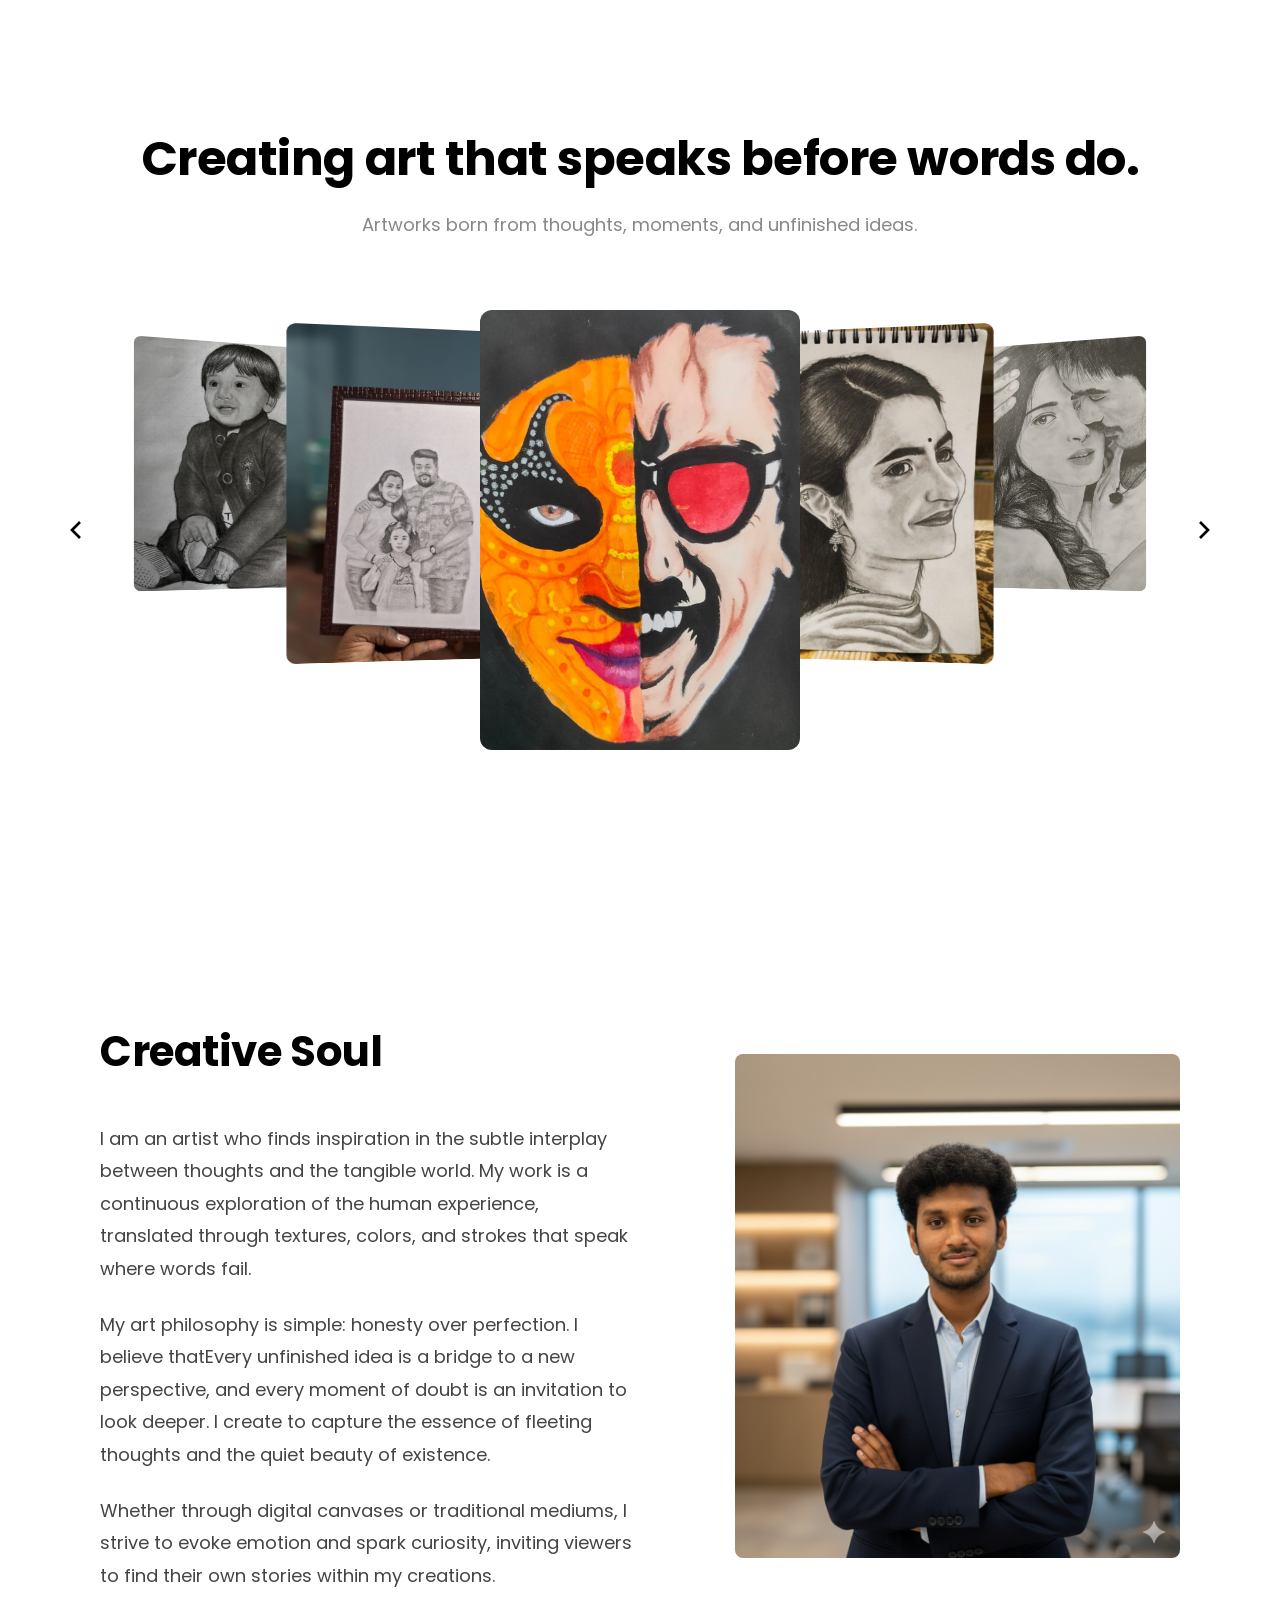
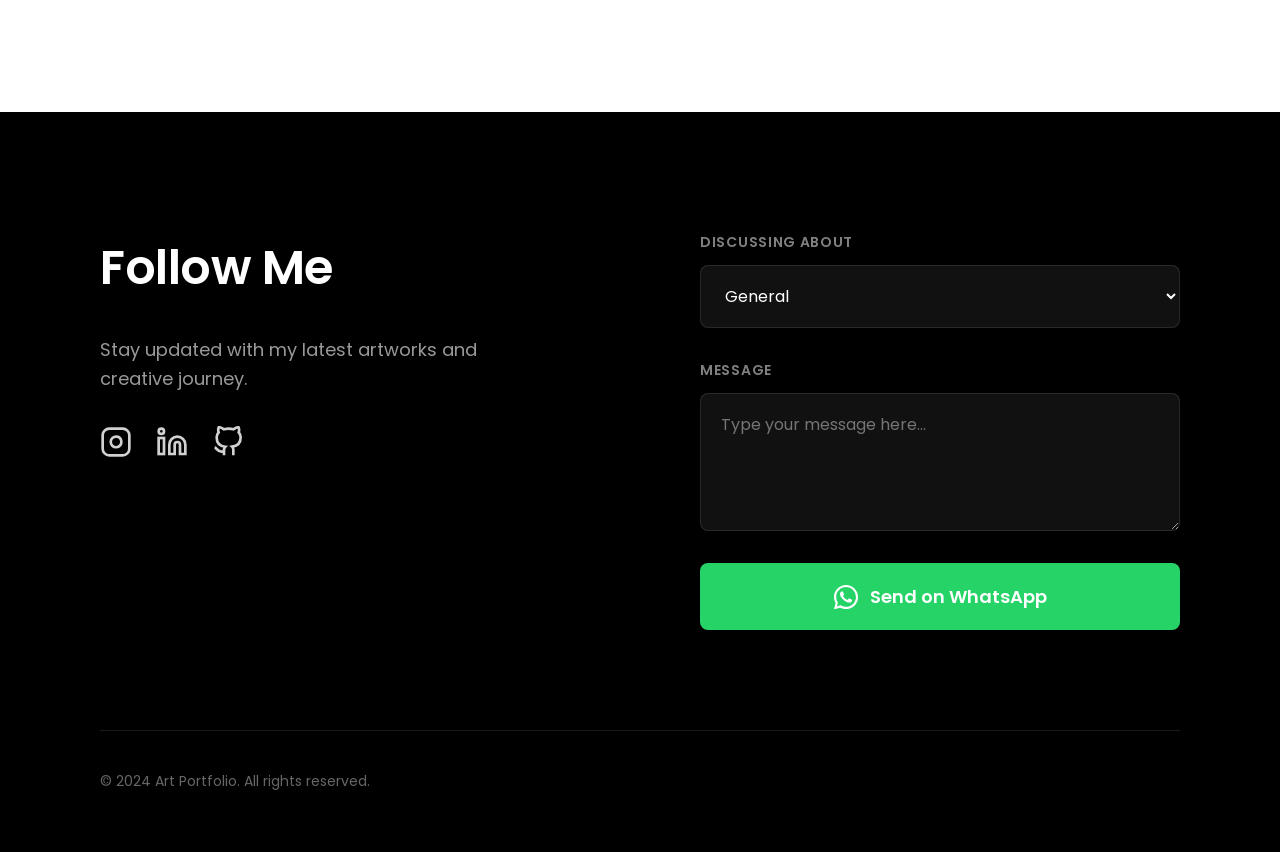
==== art_portfolio.html @ c0903988 "Flutter & Art Pf completed" ====
<!DOCTYPE html>
<html lang="en">

<head>
    <meta charset="UTF-8">
    <meta name="viewport" content="width=device-width, initial-scale=1.0">
    <title>Art Portfolio - Take it to the Creative level</title>
    <!-- Poppins Font -->
    <link href="https://fonts.googleapis.com/css2?family=Poppins:wght@400;600;700&display=swap" rel="stylesheet">
    <link rel="stylesheet" href="art_portfolio.css">
</head>

<body>

    <section class="art-home-carousel">
        <!-- TITLE BLOCK -->
        <div class="title-block">
            <h1 class="headline">Creating art that speaks before words do.</h1>
            <p class="subtext">Artworks born from thoughts, moments, and unfinished ideas.</p>
        </div>

        <!-- CAROUSEL CORE -->
        <div class="carousel-wrapper">
            <!-- Navigation Buttons -->
            <button class="nav-btn prev" id="prevArtBtn" aria-label="Previous">
                <svg width="32" height="32" viewBox="0 0 24 24" fill="none" stroke="currentColor" stroke-width="2">
                    <polyline points="15 18 9 12 15 6"></polyline>
                </svg>
            </button>
            <button class="nav-btn next" id="nextArtBtn" aria-label="Next">
                <svg width="32" height="32" viewBox="0 0 24 24" fill="none" stroke="currentColor" stroke-width="2">
                    <polyline points="9 18 15 12 9 6"></polyline>
                </svg>
            </button>

            <!-- Images Track -->
            <div class="carousel-container">
                <div class="carousel-track" id="artCarouselTrack">
                    <!-- Images will be injected/managed by JS for transformation logic -->
                    <div class="carousel-item" data-index="0"><img src="assets/art_assets/1.jpeg" alt="Art 1"></div>
                    <div class="carousel-item" data-index="1"><img src="assets/art_assets/2.jpeg" alt="Art 2"></div>
                    <div class="carousel-item" data-index="2"><img src="assets/art_assets/3.jpeg" alt="Art 3"></div>
                    <div class="carousel-item" data-index="3"><img src="assets/art_assets/4.jpeg" alt="Art 4"></div>
                    <div class="carousel-item" data-index="4"><img src="assets/art_assets/5.jpeg" alt="Art 5"></div>
                    <div class="carousel-item" data-index="5"><img src="assets/art_assets/6.jpeg" alt="Art 6"></div>
                    <div class="carousel-item" data-index="6"><img src="assets/art_assets/7.jpeg" alt="Art 7"></div>
                    <div class="carousel-item" data-index="7"><img src="assets/art_assets/8.jpeg" alt="Art 8"></div>
                </div>
            </div>
        </div>
    </section>

    <!-- SECTION 2 — ABOUT ME -->
    <section class="about-section">
        <div class="about-container">
            <div class="about-left">
                <h2 class="section-title">Creative Soul</h2>
                <div class="about-content">
                    <p>I am an artist who finds inspiration in the subtle interplay between thoughts and the tangible
                        world. My work is a continuous exploration of the human experience, translated through textures,
                        colors, and strokes that speak where words fail.</p>
                    <p>My art philosophy is simple: honesty over perfection. I believe thatEvery unfinished idea is a
                        bridge to a new perspective, and every moment of doubt is an invitation to look deeper. I create
                        to capture the essence of fleeting thoughts and the quiet beauty of existence.</p>
                    <p>Whether through digital canvases or traditional mediums, I strive to evoke emotion and spark
                        curiosity, inviting viewers to find their own stories within my creations.</p>
                </div>
            </div>
            <div class="about-right">
                <img src="assets/art_assets/about_img.png" alt="Artist Portrait" class="about-image">
            </div>
        </div>
    </section>

    <!-- SECTION 3 — CONTACT / FOLLOW ME (Simplified Footer) -->
    <footer class="footer-section">
        <div class="footer-container">
            <div class="footer-columns">
                <div class="footer-left">
                    <h2 class="footer-heading">Follow Me</h2>
                    <p class="social-description">Stay updated with my latest artworks and creative journey.</p>
                    <div class="social-icons">
                        <a href="https://www.instagram.com/thoufik_kumar/" class="social-icon" aria-label="Instagram"
                            target="_blank">
                            <svg width="32" height="32" viewBox="0 0 24 24" fill="none" stroke="currentColor"
                                stroke-width="2">
                                <rect x="2" y="2" width="20" height="20" rx="5" ry="5"></rect>
                                <path d="M16 11.37A4 4 0 1 1 12.63 8 4 4 0 0 1 16 11.37z"></path>
                                <line x1="17.5" y1="6.5" x2="17.51" y2="6.5"></line>
                            </svg>
                        </a>
                        <a href="https://www.linkedin.com/in/thoufik-kumar/" class="social-icon" aria-label="LinkedIn"
                            target="_blank">
                            <svg width="32" height="32" viewBox="0 0 24 24" fill="none" stroke="currentColor"
                                stroke-width="2">
                                <path
                                    d="M16 8a6 6 0 0 1 6 6v7h-4v-7a2 2 0 0 0-2-2 2 2 0 0 0-2 2v7h-4v-7a6 6 0 0 1 6-6z">
                                </path>
                                <rect x="2" y="9" width="4" height="12"></rect>
                                <circle cx="4" cy="4" r="2"></circle>
                            </svg>
                        </a>
                        <a href="https://github.com/thoufikumar" class="social-icon" aria-label="GitHub" target="_blank"
                            rel="noopener noreferrer">
                            <svg width="32" height="32" viewBox="0 0 24 24" fill="none" stroke="currentColor"
                                stroke-width="2">
                                <path
                                    d="M9 19c-5 1.5-5-2.5-7-3m14 6v-3.87a3.37 3.37 0 0 0-.94-2.61c3.14-.35 6.44-1.54 6.44-7A5.44 5.44 0 0 0 20 4.77 5.07 5.07 0 0 0 19.91 1S18.73.65 16 2.48a13.38 13.38 0 0 0-7 0C6.27.65 5.09 1 5.09 1A5.07 5.07 0 0 0 5 4.77a5.44 5.44 0 0 0-1.5 3.78c0 5.42 3.3 6.61 6.44 7A3.37 3.37 0 0 0 9 18.13V22">
                                </path>
                            </svg>
                        </a>
                    </div>
                </div>

                <div class="footer-right">
                    <form class="art-contact-form" id="artContactForm">
                        <div class="form-group">
                            <label for="inquiryType" class="form-label">Discussing About</label>
                            <select id="inquiryType" class="form-select">
                                <option value="General">General</option>
                                <option value="Order Inquiry">Order Inquiry</option>
                                <option value="Art Details">Art Details</option>
                            </select>
                        </div>
                        <div class="form-group">
                            <label for="artMessage" class="form-label">Message</label>
                            <textarea id="artMessage" class="form-textarea" rows="4"
                                placeholder="Type your message here..."></textarea>
                        </div>
                        <button type="submit" class="whatsapp-send-btn">
                            <svg class="whatsapp-icon" viewBox="0 0 24 24" fill="currentColor">
                                <path
                                    d="M17.472 14.382c-.297-.149-1.758-.867-2.03-.967-.273-.099-.471-.148-.67.15-.197.297-.767.966-.94 1.164-.173.199-.347.223-.644.075-.297-.15-1.255-.463-2.39-1.475-.883-.788-1.48-1.761-1.653-2.059-.173-.297-.018-.458.13-.606.134-.133.298-.347.446-.52.149-.174.198-.298.298-.497.099-.198.05-.371-.025-.52-.075-.149-.669-1.612-.916-2.207-.242-.579-.487-.5-.669-.51-.173-.008-.371-.01-.57-.01-.198 0-.52.074-.792.372-.272.297-1.04 1.016-1.04 2.479 0 1.462 1.065 2.875 1.213 3.074.149.198 2.096 3.2 5.077 4.487.709.306 1.262.489 1.694.625.712.227 1.36.195 1.871.118.571-.085 1.758-.719 2.006-1.413.248-.694.248-1.289.173-1.413-.074-.124-.272-.198-.57-.347m-5.421 7.403h-.004a9.87 9.87 0 01-5.031-1.378l-.361-.214-3.741.982.998-3.648-.235-.374a9.86 9.86 0 01-1.51-5.26c.001-5.45 4.436-9.884 9.888-9.884 2.64 0 5.122 1.03 6.988 2.898a9.825 9.825 0 012.893 6.994c-.003 5.45-4.437 9.884-9.885 9.884m8.413-18.297A11.815 11.815 0 0012.05 0C5.418 0 .014 5.406.011 12.039c0 2.12.553 4.189 1.603 6.04l-1.704 6.22 6.362-1.668a11.8 11.8 0 005.772 1.503h.005c6.632 0 12.036-5.407 12.039-12.041a11.82 11.82 0 00-3.411-8.445z" />
                            </svg>
                            Send on WhatsApp
                        </button>
                    </form>
                </div>
            </div>
            <!-- Custom logo or name at the bottom -->
            <div class="footer-bottom">
                <p class="copyright">&copy; 2024 Art Portfolio. All rights reserved.</p>
            </div>
        </div>
    </footer>

    <script src="art_portfolio.js"></script>
</body>

</html>
---- art_portfolio.css ----
/* Art Portfolio - Home Carousel Styling */
/* Font: Poppins */

* {
    margin: 0;
    padding: 0;
    box-sizing: border-box;
}

body {
    background-color: #FFFFFF;
    font-family: 'Poppins', sans-serif;
    color: #000000;
    overflow-x: hidden;
}

.art-home-carousel {
    width: 100%;
    padding: 100px 0;
    display: flex;
    flex-direction: column;
    align-items: center;
    justify-content: center;
    min-height: 100vh;
}

/* TITLE BLOCK */
.title-block {
    text-align: center;
    margin-bottom: 80px;
    max-width: 1200px;
    padding: 0 20px;
}

.headline {
    font-size: 48px;
    /* Slightly reduced to fit one line better */
    font-weight: 700;
    line-height: 1.2;
    margin-bottom: 24px;
    letter-spacing: -0.01em;
    white-space: nowrap;
    /* Force one line */
}

.subtext {
    font-size: 18px;
    font-weight: 400;
    color: #888888;
    margin: 0 auto;
    line-height: 1.6;
}

/* CAROUSEL CORE */
.carousel-wrapper {
    position: relative;
    width: 100%;
    max-width: 1440px;
    height: 480px;
    /* Reduced by 20% from 600px */
    display: flex;
    align-items: center;
    justify-content: center;
    margin-top: -30px;
    /* Moved 30px up */
}

.carousel-container {
    width: 100%;
    height: 100%;
    overflow: visible;
    display: flex;
    align-items: center;
    justify-content: center;
    perspective: 1200px;
    /* For depth */
}

.carousel-track {
    position: relative;
    width: 320px;
    /* Reduced by 20% from 400px */
    height: 440px;
    /* Reduced by 20% from 550px */
    transform-style: preserve-3d;
}

.carousel-item {
    position: absolute;
    top: 0;
    left: 0;
    width: 320px;
    /* Reduced by 20% from 400px */
    height: 440px;
    /* Reduced by 20% from 550px */
    background: #eee;
    border-radius: 12px;
    overflow: hidden;
    transition: transform 0.5s ease-in-out, z-index 0.5s step-end, opacity 0.5s ease-in-out;
    display: flex;
    align-items: center;
    justify-content: center;
}

.carousel-item img {
    width: 100%;
    height: 100%;
    object-fit: cover;
}

/* NAVIGATION BUTTONS */
.nav-btn {
    position: absolute;
    top: 50%;
    transform: translateY(-50%);
    background: transparent;
    border: none;
    color: #000;
    cursor: pointer;
    z-index: 100;
    display: flex;
    align-items: center;
    justify-content: center;
    transition: color 0.3s ease;
    padding: 20px;
}

.nav-btn:hover {
    color: #888;
}

.nav-btn.prev {
    left: 40px;
}

.nav-btn.next {
    right: 40px;
}

/* SECTION 2 — ABOUT ME */
.about-section {
    width: 100%;
    padding: 120px 0;
    background-color: #FFFFFF;
}

.about-container {
    max-width: 1440px;
    margin: 0 auto;
    padding: 0 100px;
    display: grid;
    grid-template-columns: 1.2fr 1fr;
    gap: 100px;
    align-items: center;
}

.about-left {
    display: flex;
    flex-direction: column;
    gap: 40px;
}

.section-title {
    font-size: 42px;
    font-weight: 700;
    letter-spacing: -0.01em;
}

.about-content {
    display: flex;
    flex-direction: column;
    gap: 24px;
}

.about-content p {
    font-size: 18px;
    line-height: 1.8;
    color: #444444;
}

.about-right {
    display: flex;
    justify-content: flex-end;
}

.about-image {
    width: 100%;
    max-width: 500px;
    height: auto;
    border-radius: 8px;
    /* Subtle rounding as per rule */
    object-fit: cover;
}

/* SECTION 3 — CONTACT / FOLLOW ME */
.footer-section {
    width: 100%;
    background-color: #000000;
    color: #ffffff;
    padding: 120px 0 60px 0;
}

.footer-section .footer-container {
    max-width: 1440px;
    margin: 0 auto;
    padding: 0 100px;
}

.footer-columns {
    display: grid;
    grid-template-columns: 1fr 1fr;
    gap: 120px;
    align-items: flex-start;
}

.footer-left {
    display: flex;
    flex-direction: column;
    gap: 32px;
}

.footer-heading {
    font-size: 48px;
    font-weight: 600;
    letter-spacing: -0.01em;
}

.social-description {
    font-size: 18px;
    color: rgba(255, 255, 255, 0.6);
    max-width: 450px;
    line-height: 1.6;
}

.footer-section .social-icons {
    display: flex;
    gap: 24px;
}

.footer-section .social-icon {
    color: rgba(255, 255, 255, 0.82);
    transition: transform 0.3s ease, color 0.3s ease;
    text-decoration: none;
}

.footer-section .social-icon:hover {
    color: #ffffff;
    transform: translateY(-4px);
}

/* ART CONTACT FORM */
.footer-right {
    display: flex;
    flex-direction: column;
}

.art-contact-form {
    display: flex;
    flex-direction: column;
    gap: 32px;
}

.form-group {
    display: flex;
    flex-direction: column;
    gap: 12px;
}

.form-label {
    font-size: 14px;
    font-weight: 600;
    color: rgba(255, 255, 255, 0.5);
    text-transform: uppercase;
    letter-spacing: 0.05em;
}

.form-select,
.form-textarea {
    width: 100%;
    background-color: #111111;
    border: 1px solid rgba(255, 255, 255, 0.1);
    color: #ffffff;
    padding: 18px 20px;
    font-family: 'Poppins', sans-serif;
    font-size: 16px;
    border-radius: 8px;
    outline: none;
    transition: border-color 0.3s ease-in-out;
}

.form-select:focus,
.form-textarea:focus {
    border-color: rgba(255, 255, 255, 0.3);
}

.form-select option {
    background-color: #111111;
    color: #ffffff;
}

.whatsapp-send-btn {
    display: flex;
    align-items: center;
    justify-content: center;
    gap: 12px;
    background-color: #25D366;
    /* WhatsApp Green */
    color: #ffffff;
    border: none;
    padding: 20px 32px;
    font-family: 'Poppins', sans-serif;
    font-size: 18px;
    font-weight: 600;
    border-radius: 8px;
    cursor: pointer;
    transition: transform 0.3s cubic-bezier(0.175, 0.885, 0.32, 1.275), filter 0.3s ease;
}

.whatsapp-send-btn:hover {
    transform: translateY(-2px);
    filter: brightness(1.1);
}

.whatsapp-icon {
    width: 24px;
    height: 24px;
}

.footer-bottom {
    margin-top: 100px;
    padding-top: 40px;
    border-top: 1px solid rgba(255, 255, 255, 0.1);
    display: flex;
    justify-content: space-between;
    align-items: center;
}

.copyright {
    font-size: 14px;
    color: rgba(255, 255, 255, 0.4);
}

/* RESPONSIVE */
@media (max-width: 1200px) {
    .headline {
        font-size: 42px;
    }

    .about-container {
        grid-template-columns: 1fr;
        gap: 60px;
        padding: 0 40px;
    }

    .about-right {
        justify-content: center;
    }

    .footer-section .footer-container {
        padding: 0 40px;
    }

    .footer-heading {
        font-size: 36px;
    }
}
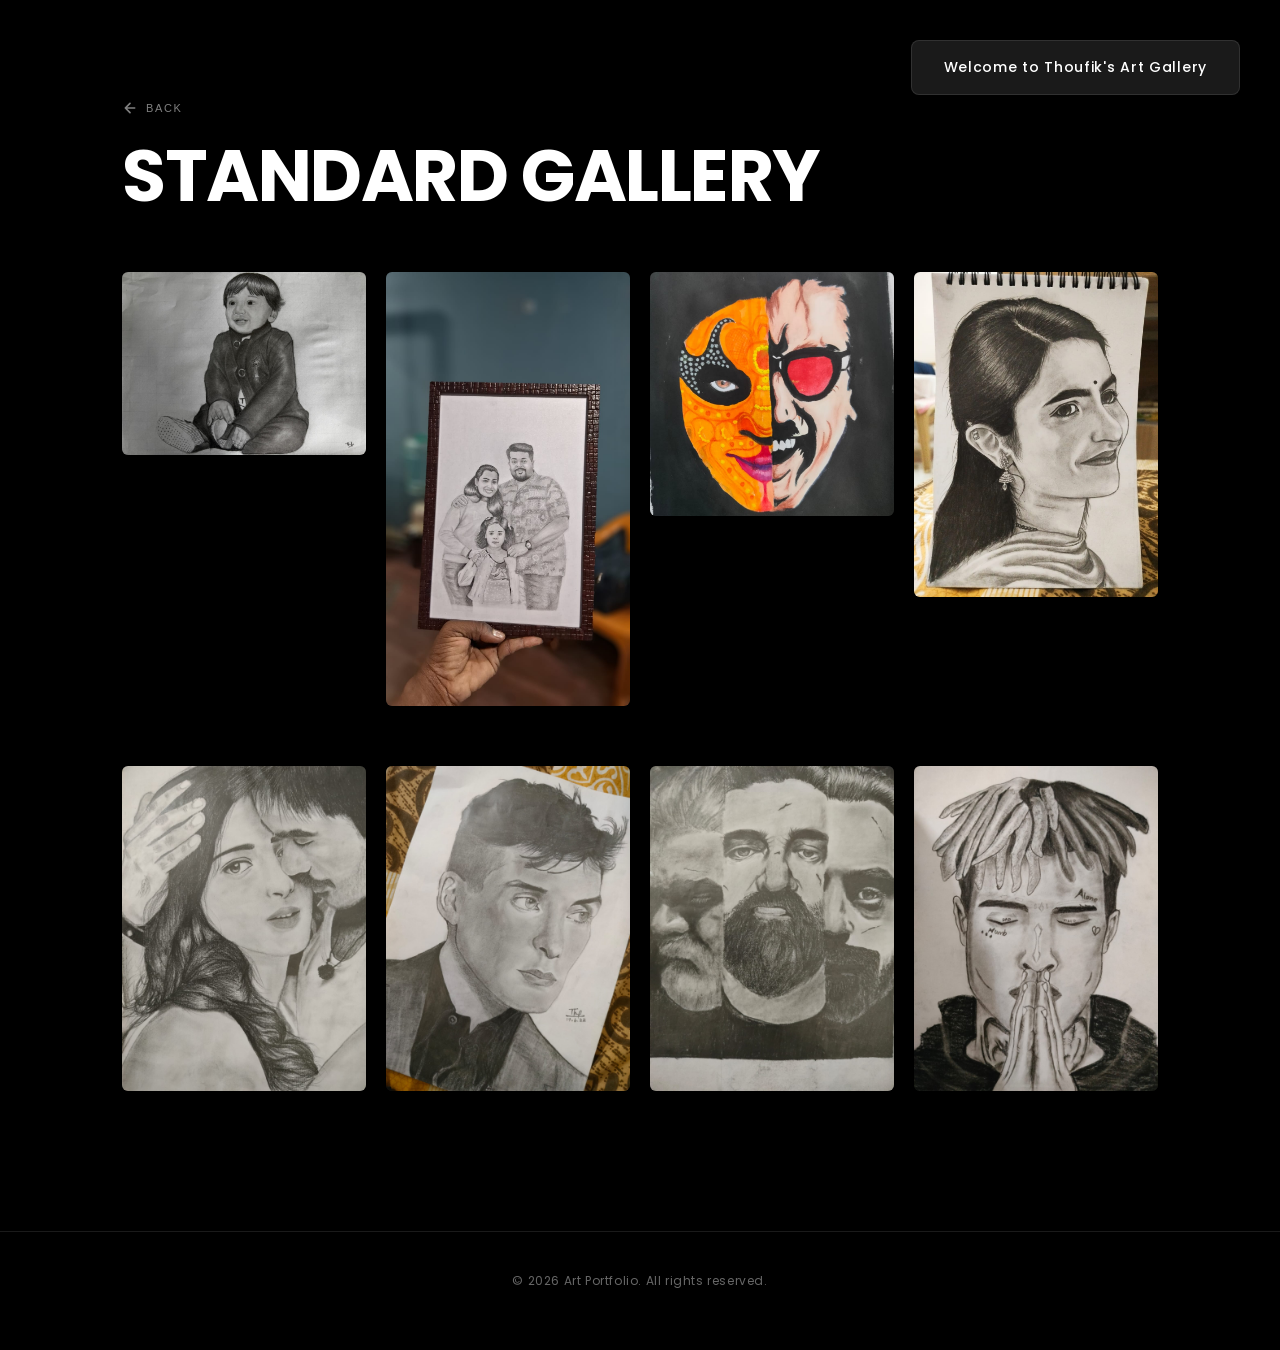
==== commit 51e219b7: "Responsiveness Update" ====
--- a/art_portfolio.html
+++ b/art_portfolio.html
@@ -1,150 +1,85 @@
-<!DOCTYPE html>
-<html lang="en">
-
-<head>
-    <meta charset="UTF-8">
-    <meta name="viewport" content="width=device-width, initial-scale=1.0">
-    <title>Art Portfolio - Take it to the Creative level</title>
-    <!-- Poppins Font -->
-    <link href="https://fonts.googleapis.com/css2?family=Poppins:wght@400;600;700&display=swap" rel="stylesheet">
-    <link rel="stylesheet" href="art_portfolio.css">
-</head>
-
-<body>
-
-    <section class="art-home-carousel">
-        <!-- TITLE BLOCK -->
-        <div class="title-block">
-            <h1 class="headline">Creating art that speaks before words do.</h1>
-            <p class="subtext">Artworks born from thoughts, moments, and unfinished ideas.</p>
-        </div>
-
-        <!-- CAROUSEL CORE -->
-        <div class="carousel-wrapper">
-            <!-- Navigation Buttons -->
-            <button class="nav-btn prev" id="prevArtBtn" aria-label="Previous">
-                <svg width="32" height="32" viewBox="0 0 24 24" fill="none" stroke="currentColor" stroke-width="2">
-                    <polyline points="15 18 9 12 15 6"></polyline>
-                </svg>
-            </button>
-            <button class="nav-btn next" id="nextArtBtn" aria-label="Next">
-                <svg width="32" height="32" viewBox="0 0 24 24" fill="none" stroke="currentColor" stroke-width="2">
-                    <polyline points="9 18 15 12 9 6"></polyline>
-                </svg>
-            </button>
-
-            <!-- Images Track -->
-            <div class="carousel-container">
-                <div class="carousel-track" id="artCarouselTrack">
-                    <!-- Images will be injected/managed by JS for transformation logic -->
-                    <div class="carousel-item" data-index="0"><img src="assets/art_assets/1.jpeg" alt="Art 1"></div>
-                    <div class="carousel-item" data-index="1"><img src="assets/art_assets/2.jpeg" alt="Art 2"></div>
-                    <div class="carousel-item" data-index="2"><img src="assets/art_assets/3.jpeg" alt="Art 3"></div>
-                    <div class="carousel-item" data-index="3"><img src="assets/art_assets/4.jpeg" alt="Art 4"></div>
-                    <div class="carousel-item" data-index="4"><img src="assets/art_assets/5.jpeg" alt="Art 5"></div>
-                    <div class="carousel-item" data-index="5"><img src="assets/art_assets/6.jpeg" alt="Art 6"></div>
-                    <div class="carousel-item" data-index="6"><img src="assets/art_assets/7.jpeg" alt="Art 7"></div>
-                    <div class="carousel-item" data-index="7"><img src="assets/art_assets/8.jpeg" alt="Art 8"></div>
-                </div>
-            </div>
-        </div>
-    </section>
-
-    <!-- SECTION 2 — ABOUT ME -->
-    <section class="about-section">
-        <div class="about-container">
-            <div class="about-left">
-                <h2 class="section-title">Creative Soul</h2>
-                <div class="about-content">
-                    <p>I am an artist who finds inspiration in the subtle interplay between thoughts and the tangible
-                        world. My work is a continuous exploration of the human experience, translated through textures,
-                        colors, and strokes that speak where words fail.</p>
-                    <p>My art philosophy is simple: honesty over perfection. I believe thatEvery unfinished idea is a
-                        bridge to a new perspective, and every moment of doubt is an invitation to look deeper. I create
-                        to capture the essence of fleeting thoughts and the quiet beauty of existence.</p>
-                    <p>Whether through digital canvases or traditional mediums, I strive to evoke emotion and spark
-                        curiosity, inviting viewers to find their own stories within my creations.</p>
-                </div>
-            </div>
-            <div class="about-right">
-                <img src="assets/art_assets/about_img.png" alt="Artist Portrait" class="about-image">
-            </div>
-        </div>
-    </section>
-
-    <!-- SECTION 3 — CONTACT / FOLLOW ME (Simplified Footer) -->
-    <footer class="footer-section">
-        <div class="footer-container">
-            <div class="footer-columns">
-                <div class="footer-left">
-                    <h2 class="footer-heading">Follow Me</h2>
-                    <p class="social-description">Stay updated with my latest artworks and creative journey.</p>
-                    <div class="social-icons">
-                        <a href="https://www.instagram.com/thoufik_kumar/" class="social-icon" aria-label="Instagram"
-                            target="_blank">
-                            <svg width="32" height="32" viewBox="0 0 24 24" fill="none" stroke="currentColor"
-                                stroke-width="2">
-                                <rect x="2" y="2" width="20" height="20" rx="5" ry="5"></rect>
-                                <path d="M16 11.37A4 4 0 1 1 12.63 8 4 4 0 0 1 16 11.37z"></path>
-                                <line x1="17.5" y1="6.5" x2="17.51" y2="6.5"></line>
-                            </svg>
-                        </a>
-                        <a href="https://www.linkedin.com/in/thoufik-kumar/" class="social-icon" aria-label="LinkedIn"
-                            target="_blank">
-                            <svg width="32" height="32" viewBox="0 0 24 24" fill="none" stroke="currentColor"
-                                stroke-width="2">
-                                <path
-                                    d="M16 8a6 6 0 0 1 6 6v7h-4v-7a2 2 0 0 0-2-2 2 2 0 0 0-2 2v7h-4v-7a6 6 0 0 1 6-6z">
-                                </path>
-                                <rect x="2" y="9" width="4" height="12"></rect>
-                                <circle cx="4" cy="4" r="2"></circle>
-                            </svg>
-                        </a>
-                        <a href="https://github.com/thoufikumar" class="social-icon" aria-label="GitHub" target="_blank"
-                            rel="noopener noreferrer">
-                            <svg width="32" height="32" viewBox="0 0 24 24" fill="none" stroke="currentColor"
-                                stroke-width="2">
-                                <path
-                                    d="M9 19c-5 1.5-5-2.5-7-3m14 6v-3.87a3.37 3.37 0 0 0-.94-2.61c3.14-.35 6.44-1.54 6.44-7A5.44 5.44 0 0 0 20 4.77 5.07 5.07 0 0 0 19.91 1S18.73.65 16 2.48a13.38 13.38 0 0 0-7 0C6.27.65 5.09 1 5.09 1A5.07 5.07 0 0 0 5 4.77a5.44 5.44 0 0 0-1.5 3.78c0 5.42 3.3 6.61 6.44 7A3.37 3.37 0 0 0 9 18.13V22">
-                                </path>
-                            </svg>
-                        </a>
-                    </div>
-                </div>
-
-                <div class="footer-right">
-                    <form class="art-contact-form" id="artContactForm">
-                        <div class="form-group">
-                            <label for="inquiryType" class="form-label">Discussing About</label>
-                            <select id="inquiryType" class="form-select">
-                                <option value="General">General</option>
-                                <option value="Order Inquiry">Order Inquiry</option>
-                                <option value="Art Details">Art Details</option>
-                            </select>
-                        </div>
-                        <div class="form-group">
-                            <label for="artMessage" class="form-label">Message</label>
-                            <textarea id="artMessage" class="form-textarea" rows="4"
-                                placeholder="Type your message here..."></textarea>
-                        </div>
-                        <button type="submit" class="whatsapp-send-btn">
-                            <svg class="whatsapp-icon" viewBox="0 0 24 24" fill="currentColor">
-                                <path
-                                    d="M17.472 14.382c-.297-.149-1.758-.867-2.03-.967-.273-.099-.471-.148-.67.15-.197.297-.767.966-.94 1.164-.173.199-.347.223-.644.075-.297-.15-1.255-.463-2.39-1.475-.883-.788-1.48-1.761-1.653-2.059-.173-.297-.018-.458.13-.606.134-.133.298-.347.446-.52.149-.174.198-.298.298-.497.099-.198.05-.371-.025-.52-.075-.149-.669-1.612-.916-2.207-.242-.579-.487-.5-.669-.51-.173-.008-.371-.01-.57-.01-.198 0-.52.074-.792.372-.272.297-1.04 1.016-1.04 2.479 0 1.462 1.065 2.875 1.213 3.074.149.198 2.096 3.2 5.077 4.487.709.306 1.262.489 1.694.625.712.227 1.36.195 1.871.118.571-.085 1.758-.719 2.006-1.413.248-.694.248-1.289.173-1.413-.074-.124-.272-.198-.57-.347m-5.421 7.403h-.004a9.87 9.87 0 01-5.031-1.378l-.361-.214-3.741.982.998-3.648-.235-.374a9.86 9.86 0 01-1.51-5.26c.001-5.45 4.436-9.884 9.888-9.884 2.64 0 5.122 1.03 6.988 2.898a9.825 9.825 0 012.893 6.994c-.003 5.45-4.437 9.884-9.885 9.884m8.413-18.297A11.815 11.815 0 0012.05 0C5.418 0 .014 5.406.011 12.039c0 2.12.553 4.189 1.603 6.04l-1.704 6.22 6.362-1.668a11.8 11.8 0 005.772 1.503h.005c6.632 0 12.036-5.407 12.039-12.041a11.82 11.82 0 00-3.411-8.445z" />
-                            </svg>
-                            Send on WhatsApp
-                        </button>
-                    </form>
-                </div>
-            </div>
-            <!-- Custom logo or name at the bottom -->
-            <div class="footer-bottom">
-                <p class="copyright">&copy; 2024 Art Portfolio. All rights reserved.</p>
-            </div>
-        </div>
-    </footer>
-
-    <script src="art_portfolio.js"></script>
-</body>
-
+<!DOCTYPE html>
+<html lang="en">
+
+<head>
+    <meta charset="UTF-8">
+    <meta name="viewport" content="width=device-width, initial-scale=1.0">
+    <title>Art Portfolio - Take it to the Creative level</title>
+    <!-- Poppins Font -->
+    <link href="https://fonts.googleapis.com/css2?family=Poppins:wght@400;600;700&display=swap" rel="stylesheet">
+    <link rel="stylesheet" href="art_portfolio.css">
+</head>
+
+<body>
+
+    <header class="art-gallery-hero">
+        <div class="hero-container">
+            <button class="back-button" onclick="window.history.back()">
+                <svg width="24" height="24" viewBox="0 0 24 24" fill="none" stroke="currentColor" stroke-width="2"
+                    stroke-linecap="round" stroke-linejoin="round">
+                    <path d="M19 12H5M12 19l-7-7 7-7" />
+                </svg>
+                BACK
+            </button>
+            <h1 class="gallery-title">STANDARD GALLERY</h1>
+        </div>
+    </header>
+
+
+    <main class="gallery-grid" id="galleryGrid">
+        <!-- Cards will be populated and categories assigned via JS -->
+        <div class="gallery-card" data-category="approved" data-id="2392">
+            <div class="card-inner">
+                <img src="assets/art_assets/1.jpeg" alt="Artwork 1">
+            </div>
+        </div>
+        <div class="gallery-card" data-category="rejected" data-id="2393">
+            <div class="card-inner">
+                <img src="assets/art_assets/2.jpeg" alt="Artwork 2">
+            </div>
+        </div>
+        <div class="gallery-card" data-category="approved" data-id="2394">
+            <div class="card-inner">
+                <img src="assets/art_assets/3.jpeg" alt="Artwork 3">
+            </div>
+        </div>
+        <div class="gallery-card" data-category="approved" data-id="2395">
+            <div class="card-inner">
+                <img src="assets/art_assets/4.jpeg" alt="Artwork 4">
+            </div>
+        </div>
+        <div class="gallery-card" data-category="rejected" data-id="2396">
+            <div class="card-inner">
+                <img src="assets/art_assets/5.jpeg" alt="Artwork 5">
+            </div>
+        </div>
+        <div class="gallery-card" data-category="approved" data-id="2397">
+            <div class="card-inner">
+                <img src="assets/art_assets/6.jpeg" alt="Artwork 6">
+            </div>
+        </div>
+        <div class="gallery-card" data-category="approved" data-id="2398">
+            <div class="card-inner">
+                <img src="assets/art_assets/7.jpeg" alt="Artwork 7">
+            </div>
+        </div>
+        <div class="gallery-card" data-category="approved" data-id="2399">
+            <div class="card-inner">
+                <img src="assets/art_assets/8.jpeg" alt="Artwork 8">
+            </div>
+        </div>
+    </main>
+
+    <footer class="footer-section">
+        <div class="footer-container">
+            <div class="footer-bottom">
+                <p class="copyright">&copy; 2026 Art Portfolio. All rights reserved.</p>
+            </div>
+        </div>
+    </footer>
+
+    <div id="toastContainer" class="toast-container"></div>
+    <script src="art_portfolio.js"></script>
+</body>
+
 </html>
--- a/art_portfolio.css
+++ b/art_portfolio.css
@@ -1,5 +1,5 @@
-/* Art Portfolio - Home Carousel Styling */
-/* Font: Poppins */
+/* Art Portfolio - Modern Dark Editorial Gallery */
+@import url('https://fonts.googleapis.com/css2?family=Poppins:wght@300;400;600;700&display=swap');
 
 * {
     margin: 0;
@@ -8,359 +8,163 @@
 }
 
 body {
-    background-color: #FFFFFF;
+    background-color: #000;
     font-family: 'Poppins', sans-serif;
-    color: #000000;
+    color: #fff;
     overflow-x: hidden;
+    line-height: 1.5;
 }
 
-.art-home-carousel {
+/* 1. HERO TITLE SECTION */
+.art-gallery-hero {
     width: 100%;
-    padding: 100px 0;
-    display: flex;
-    flex-direction: column;
-    align-items: center;
-    justify-content: center;
-    min-height: 100vh;
+    padding: 100px 122px 40px;
+    background-color: #000;
 }
 
-/* TITLE BLOCK */
-.title-block {
-    text-align: center;
-    margin-bottom: 80px;
-    max-width: 1200px;
-    padding: 0 20px;
+.hero-container {
+    max-width: 1440px;
+    margin: 0 auto;
 }
 
-.headline {
-    font-size: 48px;
-    /* Slightly reduced to fit one line better */
-    font-weight: 700;
-    line-height: 1.2;
+.back-button {
+    background: none;
+    border: none;
+    color: rgba(255, 255, 255, 0.5);
+    font-size: 11px;
+    font-weight: 500;
+    letter-spacing: 0.15em;
+    display: flex;
+    align-items: center;
+    gap: 8px;
+    padding: 0;
     margin-bottom: 24px;
-    letter-spacing: -0.01em;
-    white-space: nowrap;
-    /* Force one line */
+    cursor: pointer;
+    transition: all 0.3s ease;
+    text-transform: uppercase;
 }
 
-.subtext {
-    font-size: 18px;
-    font-weight: 400;
-    color: #888888;
-    margin: 0 auto;
-    line-height: 1.6;
+.back-button:hover {
+    color: #fff;
+    transform: translateX(-4px);
 }
 
-/* CAROUSEL CORE */
-.carousel-wrapper {
+.back-button svg {
+    width: 16px;
+    height: 16px;
+    stroke-width: 2.5;
+}
+
+.gallery-title {
+    font-size: 72px;
+    font-weight: 700;
+    letter-spacing: -0.02em;
+    line-height: 1;
+    margin: 0;
+    text-transform: uppercase;
+}
+
+/* 2. MAIN GALLERY GRID */
+.gallery-grid {
+    display: grid;
+    grid-template-columns: repeat(4, 1fr);
+    gap: 60px 20px;
+    /* Large vertical gaps, minimal horizontal spacing */
+    padding: 20px 122px 140px;
+    /* Reduced top padding as controls are removed */
+    max-width: 1440px;
+    margin: 0 auto;
+}
+
+/* 4. ARTWORK CARD */
+.gallery-card {
+    width: 100%;
+    break-inside: avoid;
+    opacity: 1;
+    transition: opacity 0.5s ease, transform 0.5s ease;
+}
+
+.card-inner {
     position: relative;
     width: 100%;
-    max-width: 1440px;
-    height: 480px;
-    /* Reduced by 20% from 600px */
-    display: flex;
-    align-items: center;
-    justify-content: center;
-    margin-top: -30px;
-    /* Moved 30px up */
+    border-radius: 6px;
+    overflow: hidden;
+    box-shadow: 0 10px 30px rgba(0, 0, 0, 0.5);
+    background-color: #111;
 }
 
-.carousel-container {
+.gallery-card img {
     width: 100%;
-    height: 100%;
-    overflow: visible;
-    display: flex;
-    align-items: center;
-    justify-content: center;
-    perspective: 1200px;
-    /* For depth */
+    display: block;
+    object-fit: cover;
+    transition: transform 0.6s cubic-bezier(0.2, 1, 0.3, 1);
 }
 
-.carousel-track {
-    position: relative;
-    width: 320px;
-    /* Reduced by 20% from 400px */
-    height: 440px;
-    /* Reduced by 20% from 550px */
-    transform-style: preserve-3d;
+.gallery-card:hover img {
+    transform: scale(1.05);
 }
 
-.carousel-item {
-    position: absolute;
-    top: 0;
-    left: 0;
-    width: 320px;
-    /* Reduced by 20% from 400px */
-    height: 440px;
-    /* Reduced by 20% from 550px */
-    background: #eee;
-    border-radius: 12px;
-    overflow: hidden;
-    transition: transform 0.5s ease-in-out, z-index 0.5s step-end, opacity 0.5s ease-in-out;
+/* 5. FOOTER */
+.footer-section {
+    width: 100%;
+    background-color: #000;
+    padding: 40px 0 60px;
+    border-top: 1px solid rgba(255, 255, 255, 0.1);
+}
+
+.footer-container {
+    max-width: 1440px;
+    margin: 0 auto;
+    padding: 0 122px;
     display: flex;
-    align-items: center;
     justify-content: center;
 }
 
-.carousel-item img {
-    width: 100%;
-    height: 100%;
-    object-fit: cover;
-}
-
-/* NAVIGATION BUTTONS */
-.nav-btn {
-    position: absolute;
-    top: 50%;
-    transform: translateY(-50%);
-    background: transparent;
-    border: none;
-    color: #000;
-    cursor: pointer;
-    z-index: 100;
-    display: flex;
-    align-items: center;
-    justify-content: center;
-    transition: color 0.3s ease;
-    padding: 20px;
-}
-
-.nav-btn:hover {
-    color: #888;
-}
-
-.nav-btn.prev {
-    left: 40px;
-}
-
-.nav-btn.next {
-    right: 40px;
-}
-
-/* SECTION 2 — ABOUT ME */
-.about-section {
-    width: 100%;
-    padding: 120px 0;
-    background-color: #FFFFFF;
-}
-
-.about-container {
-    max-width: 1440px;
-    margin: 0 auto;
-    padding: 0 100px;
-    display: grid;
-    grid-template-columns: 1.2fr 1fr;
-    gap: 100px;
-    align-items: center;
-}
-
-.about-left {
-    display: flex;
-    flex-direction: column;
-    gap: 40px;
-}
-
-.section-title {
-    font-size: 42px;
-    font-weight: 700;
-    letter-spacing: -0.01em;
-}
-
-.about-content {
-    display: flex;
-    flex-direction: column;
-    gap: 24px;
-}
-
-.about-content p {
-    font-size: 18px;
-    line-height: 1.8;
-    color: #444444;
-}
-
-.about-right {
-    display: flex;
-    justify-content: flex-end;
-}
-
-.about-image {
-    width: 100%;
-    max-width: 500px;
-    height: auto;
-    border-radius: 8px;
-    /* Subtle rounding as per rule */
-    object-fit: cover;
-}
-
-/* SECTION 3 — CONTACT / FOLLOW ME */
-.footer-section {
-    width: 100%;
-    background-color: #000000;
-    color: #ffffff;
-    padding: 120px 0 60px 0;
-}
-
-.footer-section .footer-container {
-    max-width: 1440px;
-    margin: 0 auto;
-    padding: 0 100px;
-}
-
-.footer-columns {
-    display: grid;
-    grid-template-columns: 1fr 1fr;
-    gap: 120px;
-    align-items: flex-start;
-}
-
-.footer-left {
-    display: flex;
-    flex-direction: column;
-    gap: 32px;
-}
-
-.footer-heading {
-    font-size: 48px;
-    font-weight: 600;
-    letter-spacing: -0.01em;
-}
-
-.social-description {
-    font-size: 18px;
-    color: rgba(255, 255, 255, 0.6);
-    max-width: 450px;
-    line-height: 1.6;
-}
-
-.footer-section .social-icons {
-    display: flex;
-    gap: 24px;
-}
-
-.footer-section .social-icon {
-    color: rgba(255, 255, 255, 0.82);
-    transition: transform 0.3s ease, color 0.3s ease;
-    text-decoration: none;
-}
-
-.footer-section .social-icon:hover {
-    color: #ffffff;
-    transform: translateY(-4px);
-}
-
-/* ART CONTACT FORM */
-.footer-right {
-    display: flex;
-    flex-direction: column;
-}
-
-.art-contact-form {
-    display: flex;
-    flex-direction: column;
-    gap: 32px;
-}
-
-.form-group {
-    display: flex;
-    flex-direction: column;
-    gap: 12px;
-}
-
-.form-label {
-    font-size: 14px;
-    font-weight: 600;
-    color: rgba(255, 255, 255, 0.5);
-    text-transform: uppercase;
+.copyright {
+    font-size: 12px;
+    color: rgba(255, 255, 255, 0.4);
     letter-spacing: 0.05em;
 }
 
-.form-select,
-.form-textarea {
-    width: 100%;
-    background-color: #111111;
-    border: 1px solid rgba(255, 255, 255, 0.1);
-    color: #ffffff;
-    padding: 18px 20px;
-    font-family: 'Poppins', sans-serif;
-    font-size: 16px;
-    border-radius: 8px;
-    outline: none;
-    transition: border-color 0.3s ease-in-out;
+/* 6. RESPONSIVE DESIGN DEPRECATED */
+
+
+/* 7. TOAST NOTIFICATION */
+.toast-container {
+    position: fixed;
+    top: 40px;
+    right: 40px;
+    z-index: 1000;
+    display: flex;
+    flex-direction: column;
+    gap: 15px;
+    pointer-events: none;
 }
 
-.form-select:focus,
-.form-textarea:focus {
-    border-color: rgba(255, 255, 255, 0.3);
+.toast {
+    background: rgba(255, 255, 255, 0.1);
+    backdrop-filter: blur(12px);
+    -webkit-backdrop-filter: blur(12px);
+    border: 1px solid rgba(255, 255, 255, 0.1);
+    color: #fff;
+    padding: 16px 32px;
+    border-radius: 8px;
+    font-size: 14px;
+    font-weight: 500;
+    letter-spacing: 0.05em;
+    box-shadow: 0 10px 30px rgba(0, 0, 0, 0.3);
+    transform: translateX(100%);
+    opacity: 0;
+    transition: all 0.5s cubic-bezier(0.2, 1, 0.3, 1);
+    pointer-events: auto;
 }
 
-.form-select option {
-    background-color: #111111;
-    color: #ffffff;
+.toast.show {
+    transform: translateX(0);
+    opacity: 1;
 }
 
-.whatsapp-send-btn {
-    display: flex;
-    align-items: center;
-    justify-content: center;
-    gap: 12px;
-    background-color: #25D366;
-    /* WhatsApp Green */
-    color: #ffffff;
-    border: none;
-    padding: 20px 32px;
-    font-family: 'Poppins', sans-serif;
-    font-size: 18px;
-    font-weight: 600;
-    border-radius: 8px;
-    cursor: pointer;
-    transition: transform 0.3s cubic-bezier(0.175, 0.885, 0.32, 1.275), filter 0.3s ease;
-}
-
-.whatsapp-send-btn:hover {
-    transform: translateY(-2px);
-    filter: brightness(1.1);
-}
-
-.whatsapp-icon {
-    width: 24px;
-    height: 24px;
-}
-
-.footer-bottom {
-    margin-top: 100px;
-    padding-top: 40px;
-    border-top: 1px solid rgba(255, 255, 255, 0.1);
-    display: flex;
-    justify-content: space-between;
-    align-items: center;
-}
-
-.copyright {
-    font-size: 14px;
-    color: rgba(255, 255, 255, 0.4);
-}
-
-/* RESPONSIVE */
-@media (max-width: 1200px) {
-    .headline {
-        font-size: 42px;
-    }
-
-    .about-container {
-        grid-template-columns: 1fr;
-        gap: 60px;
-        padding: 0 40px;
-    }
-
-    .about-right {
-        justify-content: center;
-    }
-
-    .footer-section .footer-container {
-        padding: 0 40px;
-    }
-
-    .footer-heading {
-        font-size: 36px;
-    }
+.toast.fade-out {
+    opacity: 0;
+    transform: translateX(20px);
 }
